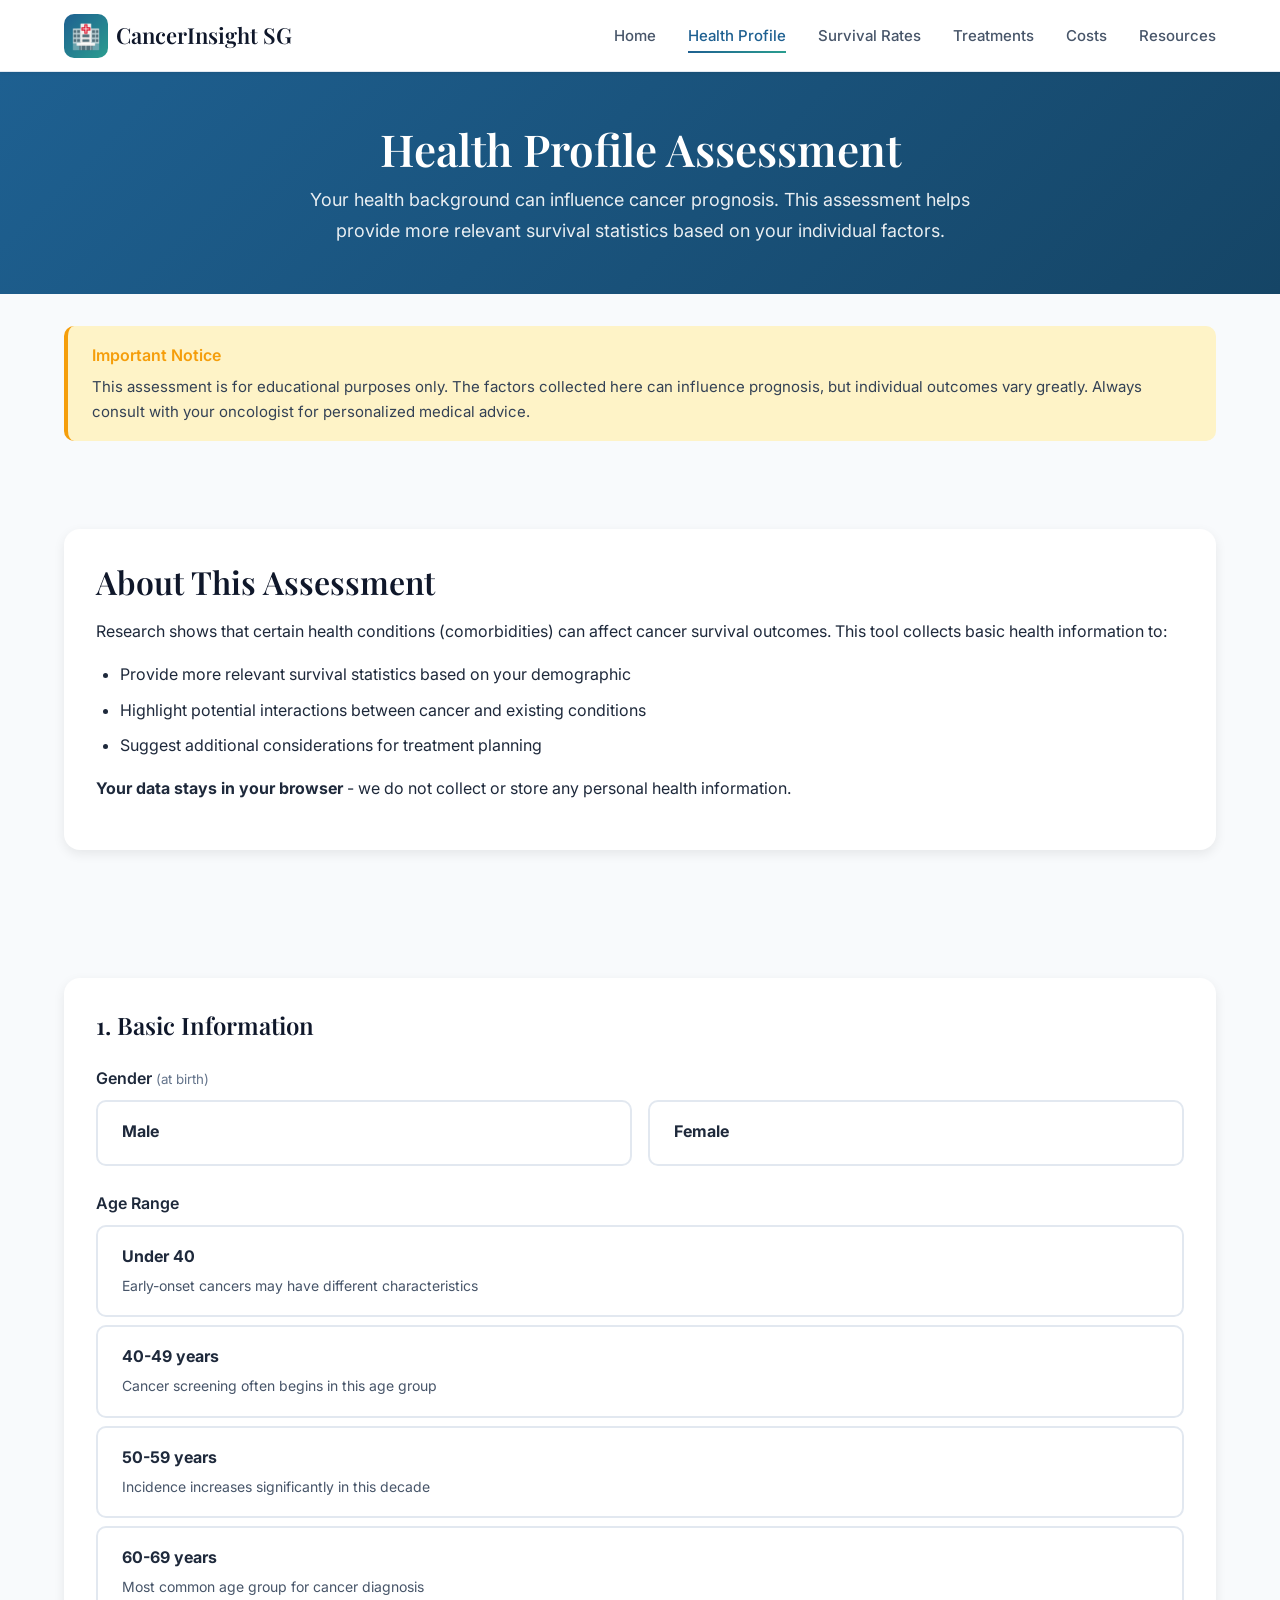
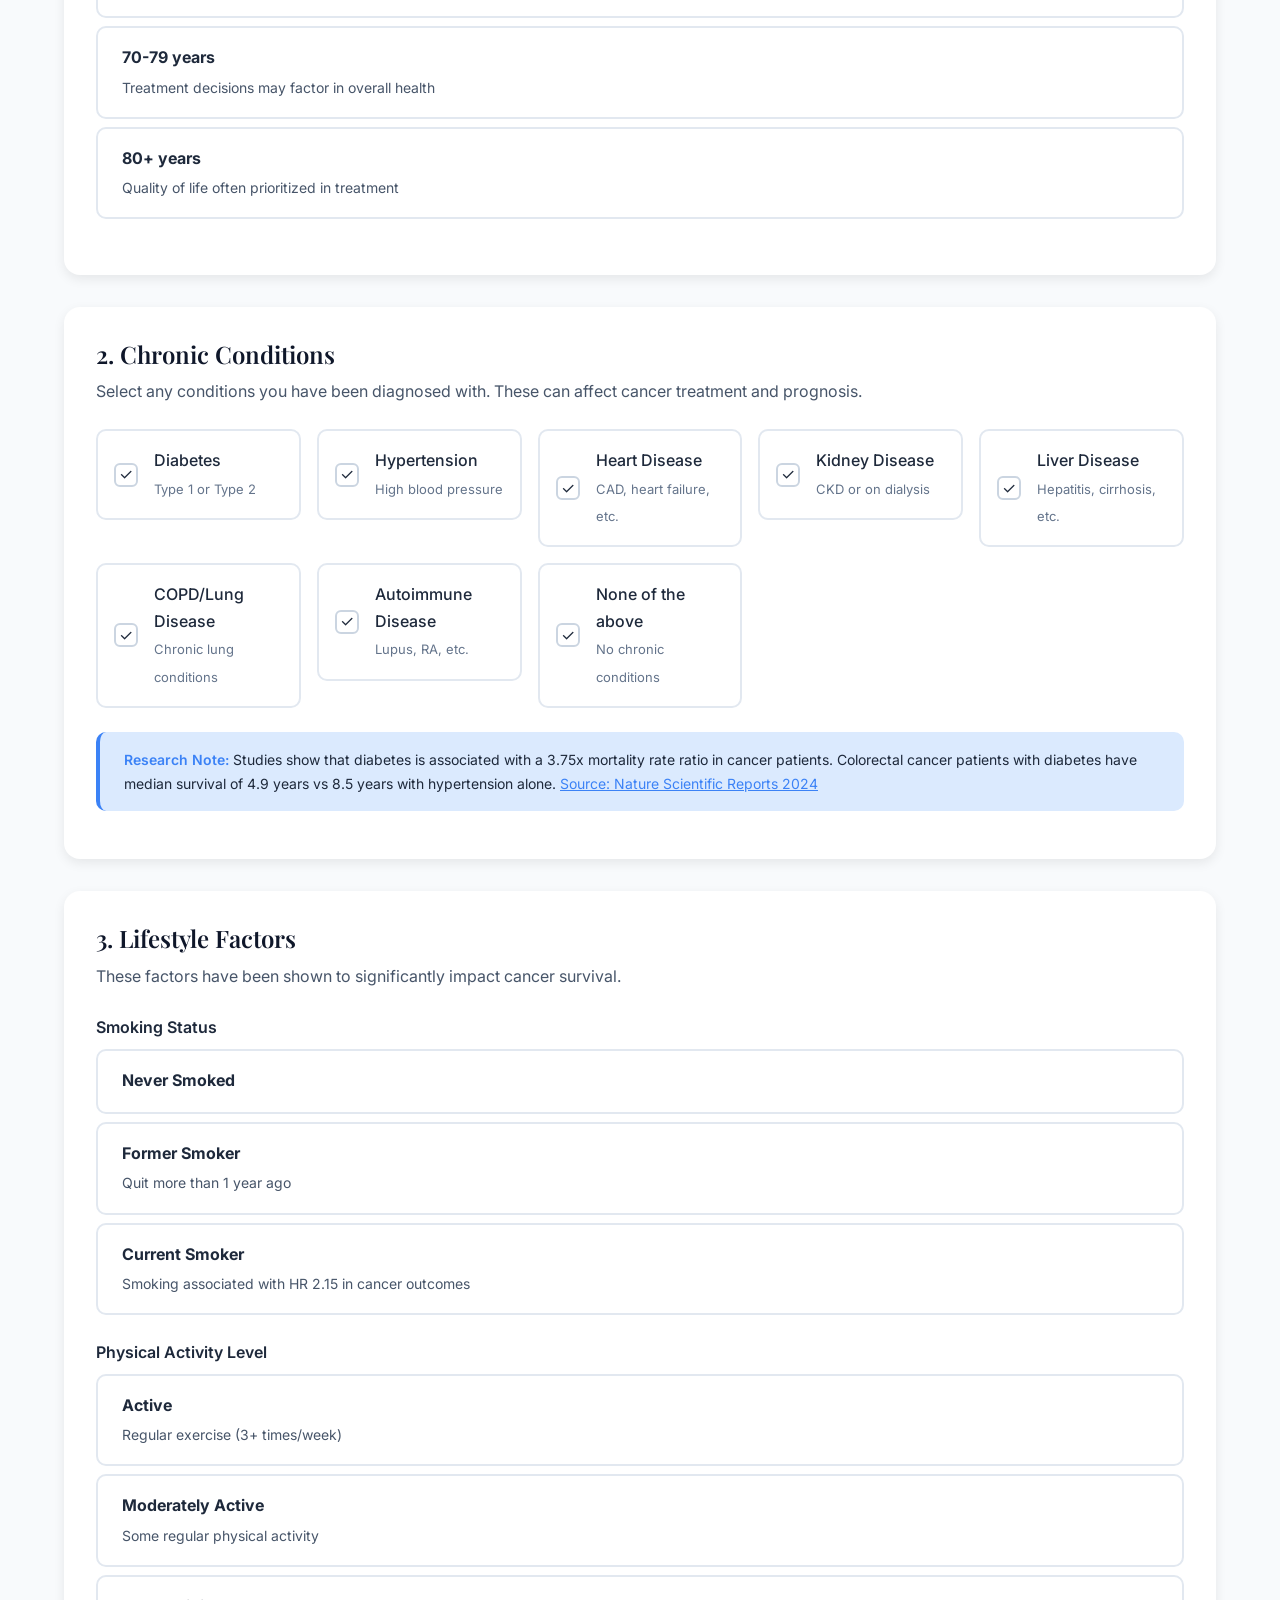
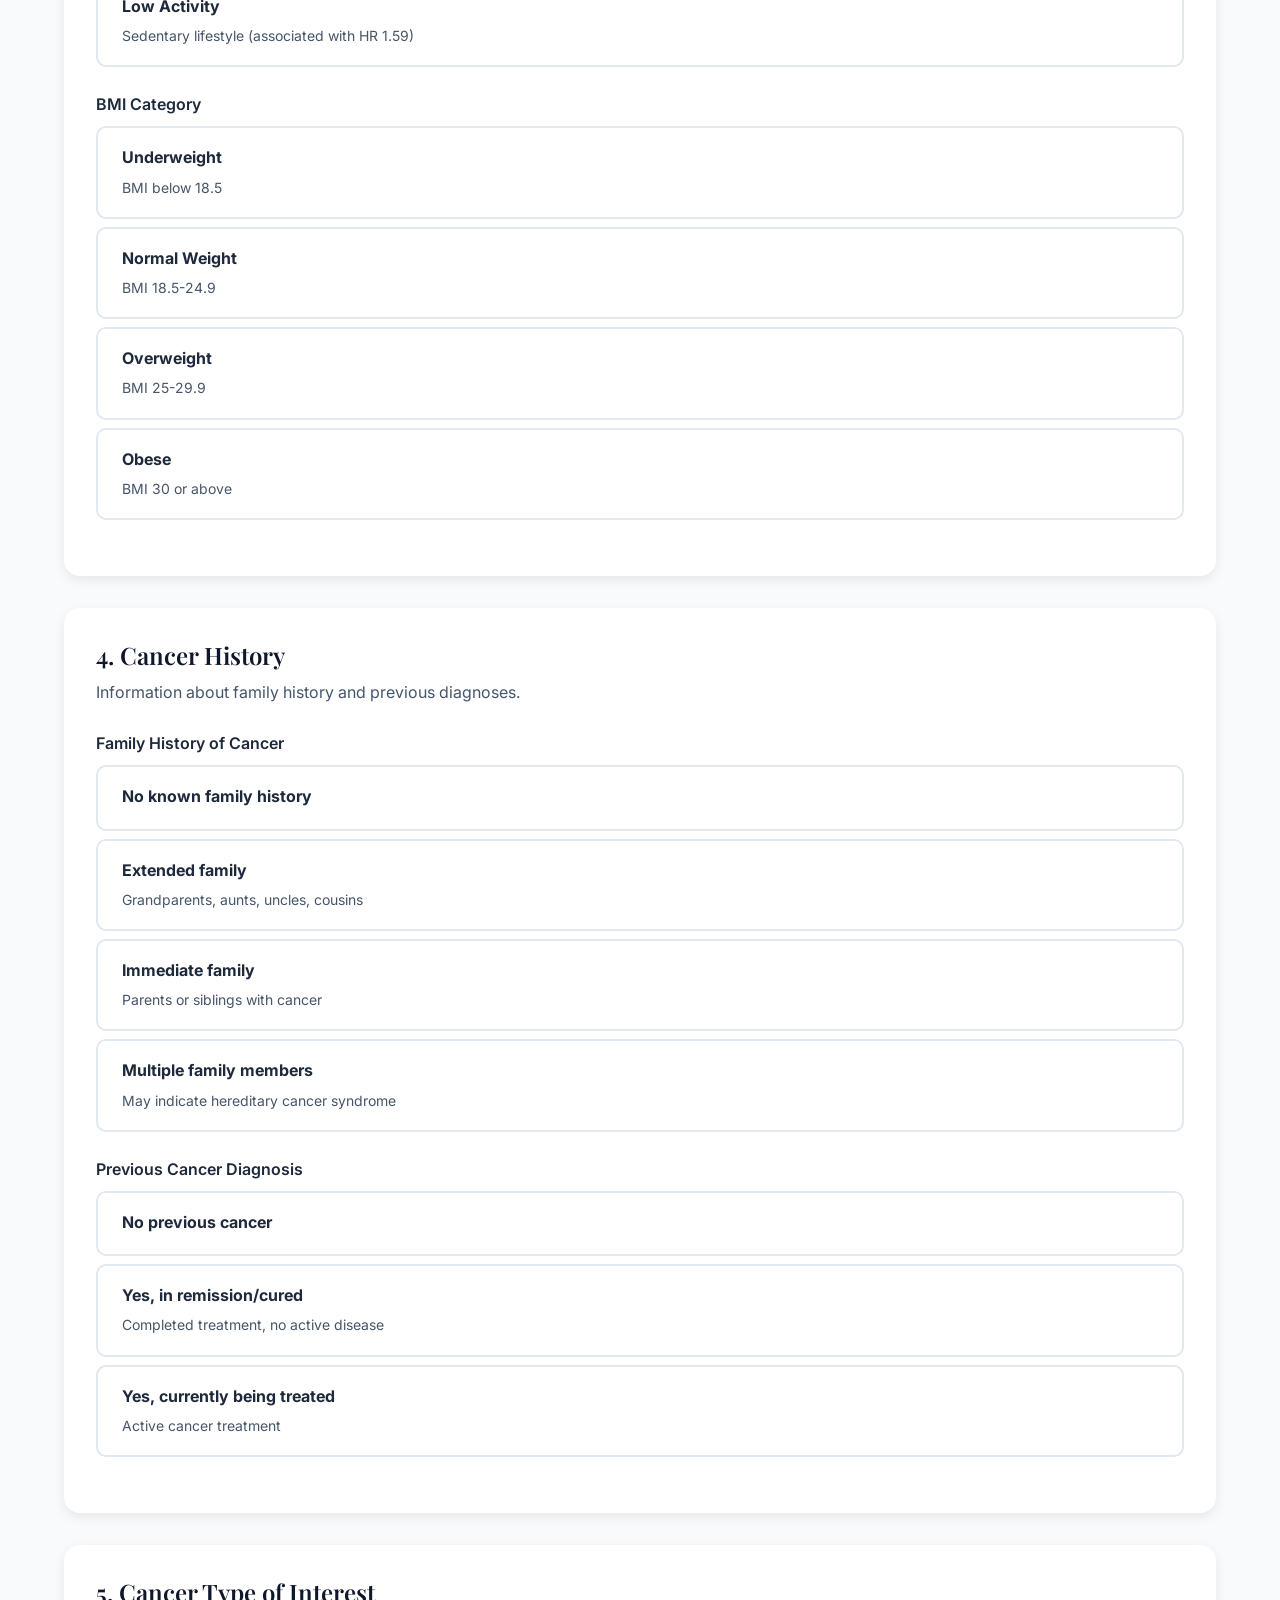
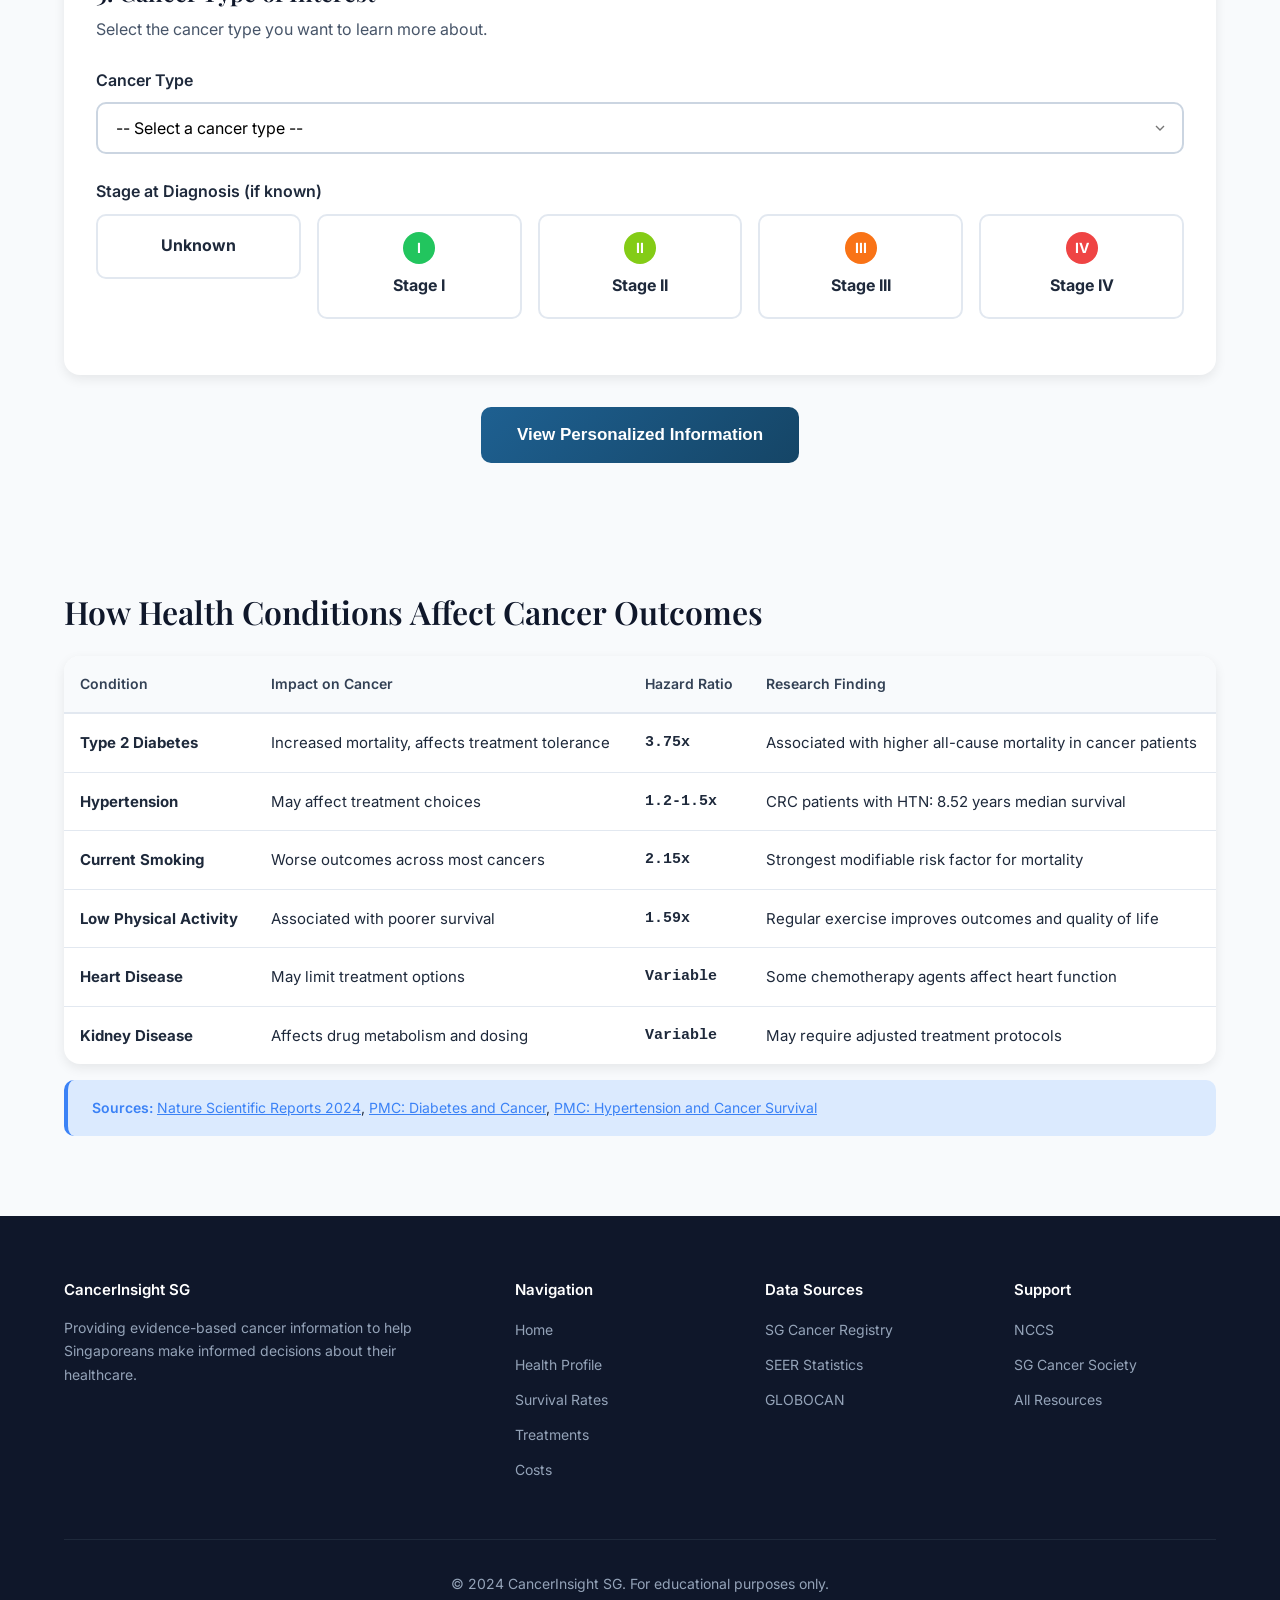
==== assessment.html @ 8e3a680f "Initial commit: Cancer information website Static site with pages for cancer assessment, treatment c" ====
<!DOCTYPE html>
<html lang="en">
<head>
    <meta charset="UTF-8">
    <meta name="viewport" content="width=device-width, initial-scale=1.0">
    <title>Health Profile | CancerInsight SG</title>
    <link rel="stylesheet" href="styles.css">
    <link href="https://fonts.googleapis.com/css2?family=Inter:wght@300;400;500;600;700&family=Playfair+Display:wght@500;600;700&display=swap" rel="stylesheet">
</head>
<body>
    <nav class="navbar">
        <div class="container">
            <a href="index.html" class="logo">
                <span class="logo-icon">&#127973;</span>
                CancerInsight SG
            </a>
            <ul class="nav-links">
                <li><a href="index.html">Home</a></li>
                <li><a href="assessment.html" class="active">Health Profile</a></li>
                <li><a href="survival.html">Survival Rates</a></li>
                <li><a href="treatment.html">Treatments</a></li>
                <li><a href="costs.html">Costs</a></li>
                <li><a href="resources.html">Resources</a></li>
            </ul>
        </div>
    </nav>

    <header class="page-header">
        <div class="container">
            <h1>Health Profile Assessment</h1>
            <p>Your health background can influence cancer prognosis. This assessment helps provide more relevant survival statistics based on your individual factors.</p>
        </div>
    </header>

    <main class="container">
        <div class="disclaimer" style="margin-top: var(--spacing-xl);">
            <div class="disclaimer__title">Important Notice</div>
            <p>This assessment is for educational purposes only. The factors collected here can influence prognosis, but individual outcomes vary greatly. Always consult with your oncologist for personalized medical advice.</p>
        </div>

        <section class="section">
            <div class="info-card">
                <h2>About This Assessment</h2>
                <p>Research shows that certain health conditions (comorbidities) can affect cancer survival outcomes. This tool collects basic health information to:</p>
                <ul>
                    <li>Provide more relevant survival statistics based on your demographic</li>
                    <li>Highlight potential interactions between cancer and existing conditions</li>
                    <li>Suggest additional considerations for treatment planning</li>
                </ul>
                <p style="margin-top: var(--spacing-md);"><strong>Your data stays in your browser</strong> - we do not collect or store any personal health information.</p>
            </div>
        </section>

        <section class="section">
            <form id="health-assessment">
                <!-- Section 1: Basic Demographics -->
                <div class="tabs-container" style="margin-bottom: var(--spacing-xl);">
                    <div style="padding: var(--spacing-xl);">
                        <h3 style="margin-bottom: var(--spacing-lg);">1. Basic Information</h3>

                        <div class="form-group">
                            <label class="form-label">Gender <small>(at birth)</small></label>
                            <div style="display: grid; grid-template-columns: repeat(2, 1fr); gap: var(--spacing-md);">
                                <label class="radio-option">
                                    <input type="radio" name="gender" value="male" required>
                                    <span class="radio-label">
                                        <strong>Male</strong>
                                    </span>
                                </label>
                                <label class="radio-option">
                                    <input type="radio" name="gender" value="female">
                                    <span class="radio-label">
                                        <strong>Female</strong>
                                    </span>
                                </label>
                            </div>
                        </div>

                        <div class="form-group">
                            <label class="form-label">Age Range</label>
                            <div class="radio-group">
                                <label class="radio-option">
                                    <input type="radio" name="age" value="under40" required>
                                    <span class="radio-label">
                                        <strong>Under 40</strong>
                                        <small>Early-onset cancers may have different characteristics</small>
                                    </span>
                                </label>
                                <label class="radio-option">
                                    <input type="radio" name="age" value="40-49">
                                    <span class="radio-label">
                                        <strong>40-49 years</strong>
                                        <small>Cancer screening often begins in this age group</small>
                                    </span>
                                </label>
                                <label class="radio-option">
                                    <input type="radio" name="age" value="50-59">
                                    <span class="radio-label">
                                        <strong>50-59 years</strong>
                                        <small>Incidence increases significantly in this decade</small>
                                    </span>
                                </label>
                                <label class="radio-option">
                                    <input type="radio" name="age" value="60-69">
                                    <span class="radio-label">
                                        <strong>60-69 years</strong>
                                        <small>Most common age group for cancer diagnosis</small>
                                    </span>
                                </label>
                                <label class="radio-option">
                                    <input type="radio" name="age" value="70-79">
                                    <span class="radio-label">
                                        <strong>70-79 years</strong>
                                        <small>Treatment decisions may factor in overall health</small>
                                    </span>
                                </label>
                                <label class="radio-option">
                                    <input type="radio" name="age" value="80plus">
                                    <span class="radio-label">
                                        <strong>80+ years</strong>
                                        <small>Quality of life often prioritized in treatment</small>
                                    </span>
                                </label>
                            </div>
                        </div>
                    </div>
                </div>

                <!-- Section 2: Chronic Conditions -->
                <div class="tabs-container" style="margin-bottom: var(--spacing-xl);">
                    <div style="padding: var(--spacing-xl);">
                        <h3 style="margin-bottom: var(--spacing-sm);">2. Chronic Conditions</h3>
                        <p style="color: var(--color-gray-600); margin-bottom: var(--spacing-lg);">Select any conditions you have been diagnosed with. These can affect cancer treatment and prognosis.</p>

                        <div class="checkbox-grid">
                            <label class="checkbox-card">
                                <input type="checkbox" name="condition" value="diabetes">
                                <div class="checkbox-card__content">
                                    <div class="checkbox-card__icon">&#10003;</div>
                                    <div class="checkbox-card__text">
                                        <span class="checkbox-card__label">Diabetes</span>
                                        <span class="checkbox-card__desc">Type 1 or Type 2</span>
                                    </div>
                                </div>
                            </label>

                            <label class="checkbox-card">
                                <input type="checkbox" name="condition" value="hypertension">
                                <div class="checkbox-card__content">
                                    <div class="checkbox-card__icon">&#10003;</div>
                                    <div class="checkbox-card__text">
                                        <span class="checkbox-card__label">Hypertension</span>
                                        <span class="checkbox-card__desc">High blood pressure</span>
                                    </div>
                                </div>
                            </label>

                            <label class="checkbox-card">
                                <input type="checkbox" name="condition" value="heart_disease">
                                <div class="checkbox-card__content">
                                    <div class="checkbox-card__icon">&#10003;</div>
                                    <div class="checkbox-card__text">
                                        <span class="checkbox-card__label">Heart Disease</span>
                                        <span class="checkbox-card__desc">CAD, heart failure, etc.</span>
                                    </div>
                                </div>
                            </label>

                            <label class="checkbox-card">
                                <input type="checkbox" name="condition" value="kidney_disease">
                                <div class="checkbox-card__content">
                                    <div class="checkbox-card__icon">&#10003;</div>
                                    <div class="checkbox-card__text">
                                        <span class="checkbox-card__label">Kidney Disease</span>
                                        <span class="checkbox-card__desc">CKD or on dialysis</span>
                                    </div>
                                </div>
                            </label>

                            <label class="checkbox-card">
                                <input type="checkbox" name="condition" value="liver_disease">
                                <div class="checkbox-card__content">
                                    <div class="checkbox-card__icon">&#10003;</div>
                                    <div class="checkbox-card__text">
                                        <span class="checkbox-card__label">Liver Disease</span>
                                        <span class="checkbox-card__desc">Hepatitis, cirrhosis, etc.</span>
                                    </div>
                                </div>
                            </label>

                            <label class="checkbox-card">
                                <input type="checkbox" name="condition" value="copd">
                                <div class="checkbox-card__content">
                                    <div class="checkbox-card__icon">&#10003;</div>
                                    <div class="checkbox-card__text">
                                        <span class="checkbox-card__label">COPD/Lung Disease</span>
                                        <span class="checkbox-card__desc">Chronic lung conditions</span>
                                    </div>
                                </div>
                            </label>

                            <label class="checkbox-card">
                                <input type="checkbox" name="condition" value="autoimmune">
                                <div class="checkbox-card__content">
                                    <div class="checkbox-card__icon">&#10003;</div>
                                    <div class="checkbox-card__text">
                                        <span class="checkbox-card__label">Autoimmune Disease</span>
                                        <span class="checkbox-card__desc">Lupus, RA, etc.</span>
                                    </div>
                                </div>
                            </label>

                            <label class="checkbox-card">
                                <input type="checkbox" name="condition" value="none">
                                <div class="checkbox-card__content">
                                    <div class="checkbox-card__icon">&#10003;</div>
                                    <div class="checkbox-card__text">
                                        <span class="checkbox-card__label">None of the above</span>
                                        <span class="checkbox-card__desc">No chronic conditions</span>
                                    </div>
                                </div>
                            </label>
                        </div>

                        <div class="citation" style="margin-top: var(--spacing-lg);">
                            <span class="citation__source">Research Note:</span> Studies show that diabetes is associated with a 3.75x mortality rate ratio in cancer patients. Colorectal cancer patients with diabetes have median survival of 4.9 years vs 8.5 years with hypertension alone.
                            <a href="https://www.nature.com/articles/s41598-024-61563-9" target="_blank">Source: Nature Scientific Reports 2024</a>
                        </div>
                    </div>
                </div>

                <!-- Section 3: Lifestyle Factors -->
                <div class="tabs-container" style="margin-bottom: var(--spacing-xl);">
                    <div style="padding: var(--spacing-xl);">
                        <h3 style="margin-bottom: var(--spacing-sm);">3. Lifestyle Factors</h3>
                        <p style="color: var(--color-gray-600); margin-bottom: var(--spacing-lg);">These factors have been shown to significantly impact cancer survival.</p>

                        <div class="form-group">
                            <label class="form-label">Smoking Status</label>
                            <div class="radio-group">
                                <label class="radio-option">
                                    <input type="radio" name="smoking" value="never" required>
                                    <span class="radio-label">
                                        <strong>Never Smoked</strong>
                                    </span>
                                </label>
                                <label class="radio-option">
                                    <input type="radio" name="smoking" value="former">
                                    <span class="radio-label">
                                        <strong>Former Smoker</strong>
                                        <small>Quit more than 1 year ago</small>
                                    </span>
                                </label>
                                <label class="radio-option">
                                    <input type="radio" name="smoking" value="current">
                                    <span class="radio-label">
                                        <strong>Current Smoker</strong>
                                        <small>Smoking associated with HR 2.15 in cancer outcomes</small>
                                    </span>
                                </label>
                            </div>
                        </div>

                        <div class="form-group">
                            <label class="form-label">Physical Activity Level</label>
                            <div class="radio-group">
                                <label class="radio-option">
                                    <input type="radio" name="activity" value="high" required>
                                    <span class="radio-label">
                                        <strong>Active</strong>
                                        <small>Regular exercise (3+ times/week)</small>
                                    </span>
                                </label>
                                <label class="radio-option">
                                    <input type="radio" name="activity" value="moderate">
                                    <span class="radio-label">
                                        <strong>Moderately Active</strong>
                                        <small>Some regular physical activity</small>
                                    </span>
                                </label>
                                <label class="radio-option">
                                    <input type="radio" name="activity" value="low">
                                    <span class="radio-label">
                                        <strong>Low Activity</strong>
                                        <small>Sedentary lifestyle (associated with HR 1.59)</small>
                                    </span>
                                </label>
                            </div>
                        </div>

                        <div class="form-group">
                            <label class="form-label">BMI Category</label>
                            <div class="radio-group">
                                <label class="radio-option">
                                    <input type="radio" name="bmi" value="underweight">
                                    <span class="radio-label">
                                        <strong>Underweight</strong>
                                        <small>BMI below 18.5</small>
                                    </span>
                                </label>
                                <label class="radio-option">
                                    <input type="radio" name="bmi" value="normal">
                                    <span class="radio-label">
                                        <strong>Normal Weight</strong>
                                        <small>BMI 18.5-24.9</small>
                                    </span>
                                </label>
                                <label class="radio-option">
                                    <input type="radio" name="bmi" value="overweight">
                                    <span class="radio-label">
                                        <strong>Overweight</strong>
                                        <small>BMI 25-29.9</small>
                                    </span>
                                </label>
                                <label class="radio-option">
                                    <input type="radio" name="bmi" value="obese">
                                    <span class="radio-label">
                                        <strong>Obese</strong>
                                        <small>BMI 30 or above</small>
                                    </span>
                                </label>
                            </div>
                        </div>
                    </div>
                </div>

                <!-- Section 4: Cancer History -->
                <div class="tabs-container" style="margin-bottom: var(--spacing-xl);">
                    <div style="padding: var(--spacing-xl);">
                        <h3 style="margin-bottom: var(--spacing-sm);">4. Cancer History</h3>
                        <p style="color: var(--color-gray-600); margin-bottom: var(--spacing-lg);">Information about family history and previous diagnoses.</p>

                        <div class="form-group">
                            <label class="form-label">Family History of Cancer</label>
                            <div class="radio-group">
                                <label class="radio-option">
                                    <input type="radio" name="family_history" value="none" required>
                                    <span class="radio-label">
                                        <strong>No known family history</strong>
                                    </span>
                                </label>
                                <label class="radio-option">
                                    <input type="radio" name="family_history" value="distant">
                                    <span class="radio-label">
                                        <strong>Extended family</strong>
                                        <small>Grandparents, aunts, uncles, cousins</small>
                                    </span>
                                </label>
                                <label class="radio-option">
                                    <input type="radio" name="family_history" value="immediate">
                                    <span class="radio-label">
                                        <strong>Immediate family</strong>
                                        <small>Parents or siblings with cancer</small>
                                    </span>
                                </label>
                                <label class="radio-option">
                                    <input type="radio" name="family_history" value="multiple">
                                    <span class="radio-label">
                                        <strong>Multiple family members</strong>
                                        <small>May indicate hereditary cancer syndrome</small>
                                    </span>
                                </label>
                            </div>
                        </div>

                        <div class="form-group">
                            <label class="form-label">Previous Cancer Diagnosis</label>
                            <div class="radio-group">
                                <label class="radio-option">
                                    <input type="radio" name="previous_cancer" value="no" required>
                                    <span class="radio-label">
                                        <strong>No previous cancer</strong>
                                    </span>
                                </label>
                                <label class="radio-option">
                                    <input type="radio" name="previous_cancer" value="yes_cured">
                                    <span class="radio-label">
                                        <strong>Yes, in remission/cured</strong>
                                        <small>Completed treatment, no active disease</small>
                                    </span>
                                </label>
                                <label class="radio-option">
                                    <input type="radio" name="previous_cancer" value="yes_active">
                                    <span class="radio-label">
                                        <strong>Yes, currently being treated</strong>
                                        <small>Active cancer treatment</small>
                                    </span>
                                </label>
                            </div>
                        </div>
                    </div>
                </div>

                <!-- Section 5: Cancer of Interest -->
                <div class="tabs-container" style="margin-bottom: var(--spacing-xl);">
                    <div style="padding: var(--spacing-xl);">
                        <h3 style="margin-bottom: var(--spacing-sm);">5. Cancer Type of Interest</h3>
                        <p style="color: var(--color-gray-600); margin-bottom: var(--spacing-lg);">Select the cancer type you want to learn more about.</p>

                        <div class="form-group">
                            <label class="form-label">Cancer Type</label>
                            <select class="form-select" name="cancer_type" id="cancer-type-select" required>
                                <option value="">-- Select a cancer type --</option>
                                <optgroup label="Common in Males">
                                    <option value="prostate">Prostate Cancer</option>
                                    <option value="kidney">Kidney Cancer</option>
                                    <option value="bladder">Bladder Cancer</option>
                                    <option value="nasopharyngeal">Nasopharyngeal Cancer</option>
                                </optgroup>
                                <optgroup label="Common in Females">
                                    <option value="breast">Breast Cancer</option>
                                    <option value="uterus">Uterine Cancer</option>
                                    <option value="ovary">Ovarian Cancer</option>
                                    <option value="cervix">Cervical Cancer</option>
                                    <option value="thyroid">Thyroid Cancer</option>
                                </optgroup>
                                <optgroup label="Both Genders">
                                    <option value="colorectal">Colorectal Cancer</option>
                                    <option value="lung">Lung Cancer</option>
                                    <option value="liver">Liver Cancer</option>
                                    <option value="stomach">Stomach Cancer</option>
                                    <option value="lymphoma">Lymphoma</option>
                                    <option value="pancreas">Pancreatic Cancer</option>
                                </optgroup>
                            </select>
                        </div>

                        <div class="form-group">
                            <label class="form-label">Stage at Diagnosis (if known)</label>
                            <div style="display: grid; grid-template-columns: repeat(5, 1fr); gap: var(--spacing-md);">
                                <label class="radio-option">
                                    <input type="radio" name="stage" value="unknown">
                                    <span class="radio-label" style="text-align: center;">
                                        <strong>Unknown</strong>
                                    </span>
                                </label>
                                <label class="radio-option">
                                    <input type="radio" name="stage" value="1">
                                    <span class="radio-label" style="text-align: center;">
                                        <span class="stage-badge stage-1">I</span>
                                        <strong style="display: block; margin-top: 8px;">Stage I</strong>
                                    </span>
                                </label>
                                <label class="radio-option">
                                    <input type="radio" name="stage" value="2">
                                    <span class="radio-label" style="text-align: center;">
                                        <span class="stage-badge stage-2">II</span>
                                        <strong style="display: block; margin-top: 8px;">Stage II</strong>
                                    </span>
                                </label>
                                <label class="radio-option">
                                    <input type="radio" name="stage" value="3">
                                    <span class="radio-label" style="text-align: center;">
                                        <span class="stage-badge stage-3">III</span>
                                        <strong style="display: block; margin-top: 8px;">Stage III</strong>
                                    </span>
                                </label>
                                <label class="radio-option">
                                    <input type="radio" name="stage" value="4">
                                    <span class="radio-label" style="text-align: center;">
                                        <span class="stage-badge stage-4">IV</span>
                                        <strong style="display: block; margin-top: 8px;">Stage IV</strong>
                                    </span>
                                </label>
                            </div>
                        </div>
                    </div>
                </div>

                <div style="text-align: center;">
                    <button type="submit" class="btn btn-primary btn-lg">View Personalized Information</button>
                </div>
            </form>
        </section>

        <!-- Impact of Comorbidities Section -->
        <section class="section">
            <h2 style="margin-bottom: var(--spacing-lg);">How Health Conditions Affect Cancer Outcomes</h2>

            <div class="data-table-container">
                <table class="data-table">
                    <thead>
                        <tr>
                            <th>Condition</th>
                            <th>Impact on Cancer</th>
                            <th>Hazard Ratio</th>
                            <th>Research Finding</th>
                        </tr>
                    </thead>
                    <tbody>
                        <tr>
                            <td><strong>Type 2 Diabetes</strong></td>
                            <td>Increased mortality, affects treatment tolerance</td>
                            <td class="number">3.75x</td>
                            <td>Associated with higher all-cause mortality in cancer patients</td>
                        </tr>
                        <tr>
                            <td><strong>Hypertension</strong></td>
                            <td>May affect treatment choices</td>
                            <td class="number">1.2-1.5x</td>
                            <td>CRC patients with HTN: 8.52 years median survival</td>
                        </tr>
                        <tr>
                            <td><strong>Current Smoking</strong></td>
                            <td>Worse outcomes across most cancers</td>
                            <td class="number">2.15x</td>
                            <td>Strongest modifiable risk factor for mortality</td>
                        </tr>
                        <tr>
                            <td><strong>Low Physical Activity</strong></td>
                            <td>Associated with poorer survival</td>
                            <td class="number">1.59x</td>
                            <td>Regular exercise improves outcomes and quality of life</td>
                        </tr>
                        <tr>
                            <td><strong>Heart Disease</strong></td>
                            <td>May limit treatment options</td>
                            <td class="number">Variable</td>
                            <td>Some chemotherapy agents affect heart function</td>
                        </tr>
                        <tr>
                            <td><strong>Kidney Disease</strong></td>
                            <td>Affects drug metabolism and dosing</td>
                            <td class="number">Variable</td>
                            <td>May require adjusted treatment protocols</td>
                        </tr>
                    </tbody>
                </table>
            </div>

            <div class="citation">
                <span class="citation__source">Sources:</span>
                <a href="https://www.nature.com/articles/s41598-024-61563-9" target="_blank">Nature Scientific Reports 2024</a>,
                <a href="https://pmc.ncbi.nlm.nih.gov/articles/PMC8616213/" target="_blank">PMC: Diabetes and Cancer</a>,
                <a href="https://pmc.ncbi.nlm.nih.gov/articles/PMC4268193/" target="_blank">PMC: Hypertension and Cancer Survival</a>
            </div>
        </section>
    </main>

    <footer class="footer">
        <div class="container">
            <div class="footer-content">
                <div>
                    <h4>CancerInsight SG</h4>
                    <p>Providing evidence-based cancer information to help Singaporeans make informed decisions about their healthcare.</p>
                </div>
                <div>
                    <h4>Navigation</h4>
                    <ul>
                        <li><a href="index.html">Home</a></li>
                        <li><a href="assessment.html">Health Profile</a></li>
                        <li><a href="survival.html">Survival Rates</a></li>
                        <li><a href="treatment.html">Treatments</a></li>
                        <li><a href="costs.html">Costs</a></li>
                    </ul>
                </div>
                <div>
                    <h4>Data Sources</h4>
                    <ul>
                        <li><a href="https://www.nrdo.gov.sg/publications/cancer" target="_blank">SG Cancer Registry</a></li>
                        <li><a href="https://seer.cancer.gov/statfacts/" target="_blank">SEER Statistics</a></li>
                        <li><a href="https://gco.iarc.who.int/" target="_blank">GLOBOCAN</a></li>
                    </ul>
                </div>
                <div>
                    <h4>Support</h4>
                    <ul>
                        <li><a href="https://www.nccs.com.sg" target="_blank">NCCS</a></li>
                        <li><a href="https://www.singaporecancersociety.org.sg" target="_blank">SG Cancer Society</a></li>
                        <li><a href="resources.html">All Resources</a></li>
                    </ul>
                </div>
            </div>
            <div class="footer-bottom">
                <p>&copy; 2024 CancerInsight SG. For educational purposes only.</p>
            </div>
        </div>
    </footer>

    <script src="script.js"></script>
</body>
</html>
---- styles.css ----
/* ===== CSS Variables ===== */
:root {
  /* Primary - Calming Medical Blue */
  --color-primary: #1E6091;
  --color-primary-dark: #154566;
  --color-primary-light: #E8F4FC;

  /* Secondary - Healing Teal */
  --color-secondary: #2A9D8F;
  --color-secondary-dark: #1E7268;
  --color-secondary-light: #E8F6F4;

  /* Accent - Warm Hope Orange */
  --color-accent: #E76F51;
  --color-accent-light: #FDF0ED;

  /* Survival Rate Colors (gradient from good to poor) */
  --color-excellent: #22C55E;
  --color-good: #84CC16;
  --color-moderate: #EAB308;
  --color-fair: #F97316;
  --color-poor: #EF4444;

  /* Stage Colors */
  --color-stage-1: #22C55E;
  --color-stage-2: #84CC16;
  --color-stage-3: #F97316;
  --color-stage-4: #EF4444;

  /* Neutrals */
  --color-bg: #F8FAFC;
  --color-white: #FFFFFF;
  --color-gray-50: #F8FAFC;
  --color-gray-100: #F1F5F9;
  --color-gray-200: #E2E8F0;
  --color-gray-300: #CBD5E1;
  --color-gray-400: #94A3B8;
  --color-gray-500: #64748B;
  --color-gray-600: #475569;
  --color-gray-700: #334155;
  --color-gray-800: #1E293B;
  --color-gray-900: #0F172A;

  /* Semantic */
  --color-success: #22C55E;
  --color-success-light: #DCFCE7;
  --color-warning: #F59E0B;
  --color-warning-light: #FEF3C7;
  --color-danger: #EF4444;
  --color-danger-light: #FEE2E2;
  --color-info: #3B82F6;
  --color-info-light: #DBEAFE;

  /* Typography */
  --font-primary: 'Inter', -apple-system, BlinkMacSystemFont, 'Segoe UI', sans-serif;
  --font-display: 'Playfair Display', Georgia, serif;

  /* Spacing */
  --spacing-xs: 4px;
  --spacing-sm: 8px;
  --spacing-md: 16px;
  --spacing-lg: 24px;
  --spacing-xl: 32px;
  --spacing-2xl: 48px;
  --spacing-3xl: 64px;

  /* Border Radius */
  --radius-sm: 6px;
  --radius-md: 10px;
  --radius-lg: 16px;
  --radius-xl: 24px;
  --radius-full: 9999px;

  /* Shadows */
  --shadow-sm: 0 1px 3px rgba(0,0,0,0.08);
  --shadow-md: 0 4px 12px rgba(0,0,0,0.08);
  --shadow-lg: 0 8px 24px rgba(0,0,0,0.1);
  --shadow-xl: 0 16px 40px rgba(0,0,0,0.12);

  /* Transitions */
  --transition-fast: 150ms ease;
  --transition-base: 250ms ease;
  --transition-slow: 400ms ease;

  /* Layout */
  --max-width: 1200px;
  --header-height: 72px;
}

/* ===== Reset & Base ===== */
*, *::before, *::after {
  box-sizing: border-box;
  margin: 0;
  padding: 0;
}

html {
  scroll-behavior: smooth;
  font-size: 16px;
}

body {
  font-family: var(--font-primary);
  font-size: 1rem;
  line-height: 1.7;
  color: var(--color-gray-800);
  background-color: var(--color-bg);
  -webkit-font-smoothing: antialiased;
}

/* ===== Typography ===== */
h1, h2, h3, h4, h5, h6 {
  font-family: var(--font-display);
  font-weight: 600;
  line-height: 1.3;
  color: var(--color-gray-900);
}

h1 { font-size: 2.75rem; }
h2 { font-size: 2rem; }
h3 { font-size: 1.5rem; }
h4 { font-size: 1.25rem; }
h5 { font-size: 1.125rem; }

p { margin-bottom: 1rem; }

a {
  color: var(--color-primary);
  text-decoration: none;
  transition: color var(--transition-fast);
}

a:hover {
  color: var(--color-primary-dark);
}

/* ===== Layout ===== */
.container {
  max-width: var(--max-width);
  margin: 0 auto;
  padding: 0 var(--spacing-lg);
}

.section {
  padding: var(--spacing-3xl) 0;
}

/* ===== Navigation ===== */
.navbar {
  background-color: var(--color-white);
  height: var(--header-height);
  position: sticky;
  top: 0;
  z-index: 1000;
  box-shadow: var(--shadow-sm);
  border-bottom: 1px solid var(--color-gray-200);
}

.navbar .container {
  height: 100%;
  display: flex;
  align-items: center;
  justify-content: space-between;
}

.logo {
  display: flex;
  align-items: center;
  gap: var(--spacing-sm);
  font-family: var(--font-display);
  font-size: 1.375rem;
  font-weight: 600;
  color: var(--color-gray-900);
}

.logo-icon {
  width: 44px;
  height: 44px;
  background: linear-gradient(135deg, var(--color-primary) 0%, var(--color-secondary) 100%);
  border-radius: var(--radius-md);
  display: flex;
  align-items: center;
  justify-content: center;
  color: white;
  font-size: 1.5rem;
}

.nav-links {
  display: flex;
  align-items: center;
  gap: var(--spacing-xl);
  list-style: none;
}

.nav-links a {
  color: var(--color-gray-600);
  font-weight: 500;
  padding: var(--spacing-sm) 0;
  position: relative;
  font-size: 0.9375rem;
}

.nav-links a::after {
  content: '';
  position: absolute;
  bottom: 0;
  left: 0;
  width: 0;
  height: 2px;
  background: linear-gradient(90deg, var(--color-primary), var(--color-secondary));
  transition: width var(--transition-base);
}

.nav-links a:hover,
.nav-links a.active {
  color: var(--color-primary);
}

.nav-links a:hover::after,
.nav-links a.active::after {
  width: 100%;
}

/* ===== Buttons ===== */
.btn {
  display: inline-flex;
  align-items: center;
  justify-content: center;
  gap: var(--spacing-sm);
  padding: 14px 28px;
  border-radius: var(--radius-md);
  font-weight: 600;
  font-size: 1rem;
  cursor: pointer;
  transition: all var(--transition-fast);
  border: none;
  text-decoration: none;
}

.btn-primary {
  background: linear-gradient(135deg, var(--color-primary) 0%, var(--color-primary-dark) 100%);
  color: white;
}

.btn-primary:hover {
  transform: translateY(-2px);
  box-shadow: var(--shadow-lg);
  color: white;
}

.btn-secondary {
  background-color: var(--color-primary-light);
  color: var(--color-primary);
}

.btn-secondary:hover {
  background-color: #D1E8F8;
}

.btn-outline {
  background-color: transparent;
  border: 2px solid var(--color-gray-300);
  color: var(--color-gray-700);
}

.btn-outline:hover {
  border-color: var(--color-primary);
  color: var(--color-primary);
}

.btn-sm {
  padding: 10px 20px;
  font-size: 0.875rem;
}

.btn-lg {
  padding: 18px 36px;
  font-size: 1.0625rem;
}

/* ===== Hero Section ===== */
.hero {
  background: linear-gradient(135deg, var(--color-primary) 0%, var(--color-primary-dark) 50%, var(--color-secondary) 100%);
  color: white;
  padding: var(--spacing-3xl) 0;
  position: relative;
  overflow: hidden;
}

.hero::before {
  content: '';
  position: absolute;
  top: 0;
  right: 0;
  width: 60%;
  height: 100%;
  background: url("data:image/svg+xml,%3Csvg xmlns='http://www.w3.org/2000/svg' viewBox='0 0 100 100'%3E%3Ccircle cx='50' cy='50' r='40' fill='rgba(255,255,255,0.03)'/%3E%3C/svg%3E") repeat;
}

.hero .container {
  position: relative;
  z-index: 1;
}

.hero h1 {
  color: white;
  font-size: 3rem;
  margin-bottom: var(--spacing-md);
}

.hero p {
  font-size: 1.25rem;
  opacity: 0.9;
  max-width: 600px;
}

/* ===== Page Header ===== */
.page-header {
  background: linear-gradient(135deg, var(--color-primary) 0%, var(--color-primary-dark) 100%);
  color: white;
  padding: var(--spacing-2xl) 0;
  text-align: center;
}

.page-header h1 {
  color: white;
  margin-bottom: var(--spacing-sm);
}

.page-header p {
  opacity: 0.9;
  font-size: 1.125rem;
  max-width: 700px;
  margin: 0 auto;
}

/* ===== Cards ===== */
.card {
  background-color: var(--color-white);
  border-radius: var(--radius-lg);
  box-shadow: var(--shadow-md);
  overflow: hidden;
  transition: all var(--transition-base);
}

.card:hover {
  box-shadow: var(--shadow-lg);
  transform: translateY(-4px);
}

.card-body {
  padding: var(--spacing-lg);
}

/* ===== Cancer Type Cards ===== */
.cancer-grid {
  display: grid;
  grid-template-columns: repeat(auto-fill, minmax(280px, 1fr));
  gap: var(--spacing-lg);
}

.cancer-card {
  background: var(--color-white);
  border-radius: var(--radius-lg);
  padding: var(--spacing-lg);
  border-left: 4px solid var(--color-primary);
  box-shadow: var(--shadow-sm);
  transition: all var(--transition-base);
  cursor: pointer;
}

.cancer-card:hover {
  box-shadow: var(--shadow-md);
  transform: translateX(4px);
}

.cancer-card.selected {
  border-left-color: var(--color-secondary);
  background: var(--color-secondary-light);
}

.cancer-card__header {
  display: flex;
  align-items: center;
  justify-content: space-between;
  margin-bottom: var(--spacing-sm);
}

.cancer-card__name {
  font-size: 1.125rem;
  font-weight: 600;
  margin: 0;
}

.cancer-card__gender {
  font-size: 0.75rem;
  padding: 4px 10px;
  border-radius: var(--radius-full);
  background: var(--color-gray-100);
  color: var(--color-gray-600);
}

.cancer-card__stats {
  display: flex;
  gap: var(--spacing-lg);
  margin-top: var(--spacing-md);
}

.cancer-card__stat {
  text-align: center;
}

.cancer-card__stat-value {
  font-size: 1.25rem;
  font-weight: 700;
  color: var(--color-primary);
}

.cancer-card__stat-label {
  font-size: 0.75rem;
  color: var(--color-gray-500);
}

/* ===== Survival Rate Display ===== */
.survival-badge {
  display: inline-flex;
  align-items: center;
  gap: var(--spacing-xs);
  padding: var(--spacing-xs) var(--spacing-md);
  border-radius: var(--radius-full);
  font-weight: 600;
  font-size: 0.875rem;
}

.survival-badge.excellent {
  background: var(--color-success-light);
  color: var(--color-success);
}

.survival-badge.good {
  background: #ECFCCB;
  color: #65A30D;
}

.survival-badge.moderate {
  background: var(--color-warning-light);
  color: var(--color-warning);
}

.survival-badge.fair {
  background: #FFEDD5;
  color: #EA580C;
}

.survival-badge.poor {
  background: var(--color-danger-light);
  color: var(--color-danger);
}

/* ===== Stage Badges ===== */
.stage-badge {
  display: inline-flex;
  align-items: center;
  justify-content: center;
  width: 32px;
  height: 32px;
  border-radius: 50%;
  font-weight: 700;
  font-size: 0.875rem;
  color: white;
}

.stage-badge.stage-1 { background: var(--color-stage-1); }
.stage-badge.stage-2 { background: var(--color-stage-2); }
.stage-badge.stage-3 { background: var(--color-stage-3); }
.stage-badge.stage-4 { background: var(--color-stage-4); }

/* ===== Data Tables ===== */
.data-table-container {
  background: var(--color-white);
  border-radius: var(--radius-lg);
  box-shadow: var(--shadow-md);
  overflow: hidden;
}

.data-table {
  width: 100%;
  border-collapse: collapse;
}

.data-table th {
  background: var(--color-gray-50);
  padding: var(--spacing-md);
  text-align: left;
  font-weight: 600;
  font-size: 0.875rem;
  color: var(--color-gray-700);
  border-bottom: 2px solid var(--color-gray-200);
}

.data-table td {
  padding: var(--spacing-md);
  border-bottom: 1px solid var(--color-gray-200);
  font-size: 0.9375rem;
}

.data-table tr:last-child td {
  border-bottom: none;
}

.data-table tr:hover {
  background: var(--color-gray-50);
}

.data-table .number {
  font-weight: 600;
  font-family: 'SF Mono', 'Monaco', monospace;
}

.data-table .highlight {
  background: var(--color-primary-light);
}

/* ===== Survival Charts ===== */
.chart-container {
  background: var(--color-white);
  border-radius: var(--radius-lg);
  padding: var(--spacing-xl);
  box-shadow: var(--shadow-md);
}

.chart-header {
  display: flex;
  justify-content: space-between;
  align-items: center;
  margin-bottom: var(--spacing-lg);
}

.chart-title {
  font-size: 1.25rem;
  font-weight: 600;
}

.chart-legend {
  display: flex;
  gap: var(--spacing-lg);
}

.legend-item {
  display: flex;
  align-items: center;
  gap: var(--spacing-xs);
  font-size: 0.875rem;
  color: var(--color-gray-600);
}

.legend-color {
  width: 12px;
  height: 12px;
  border-radius: 2px;
}

/* ===== Form Elements ===== */
.form-group {
  margin-bottom: var(--spacing-lg);
}

.form-label {
  display: block;
  font-weight: 600;
  margin-bottom: var(--spacing-sm);
  color: var(--color-gray-800);
}

.form-label small {
  font-weight: 400;
  color: var(--color-gray-500);
}

.form-input,
.form-select {
  width: 100%;
  padding: 14px 18px;
  border: 2px solid var(--color-gray-300);
  border-radius: var(--radius-md);
  font-size: 1rem;
  font-family: inherit;
  transition: all var(--transition-fast);
  background-color: var(--color-white);
}

.form-input:focus,
.form-select:focus {
  outline: none;
  border-color: var(--color-primary);
  box-shadow: 0 0 0 4px var(--color-primary-light);
}

.form-select {
  cursor: pointer;
  appearance: none;
  background-image: url("data:image/svg+xml,%3Csvg xmlns='http://www.w3.org/2000/svg' width='16' height='16' viewBox='0 0 24 24' fill='none' stroke='%23757575' stroke-width='2'%3E%3Cpath d='M6 9l6 6 6-6'/%3E%3C/svg%3E");
  background-repeat: no-repeat;
  background-position: right 14px center;
  padding-right: 44px;
}

/* ===== Checkbox & Radio Cards ===== */
.checkbox-grid {
  display: grid;
  grid-template-columns: repeat(auto-fill, minmax(200px, 1fr));
  gap: var(--spacing-md);
}

.checkbox-card {
  position: relative;
  cursor: pointer;
}

.checkbox-card input {
  position: absolute;
  opacity: 0;
}

.checkbox-card__content {
  display: flex;
  align-items: center;
  gap: var(--spacing-md);
  padding: var(--spacing-md);
  border: 2px solid var(--color-gray-200);
  border-radius: var(--radius-md);
  transition: all var(--transition-fast);
}

.checkbox-card:hover .checkbox-card__content {
  border-color: var(--color-primary);
}

.checkbox-card input:checked + .checkbox-card__content {
  border-color: var(--color-primary);
  background: var(--color-primary-light);
}

.checkbox-card__icon {
  width: 24px;
  height: 24px;
  border: 2px solid var(--color-gray-300);
  border-radius: var(--radius-sm);
  display: flex;
  align-items: center;
  justify-content: center;
  transition: all var(--transition-fast);
}

.checkbox-card input:checked + .checkbox-card__content .checkbox-card__icon {
  background: var(--color-primary);
  border-color: var(--color-primary);
  color: white;
}

.checkbox-card__text {
  flex: 1;
}

.checkbox-card__label {
  font-weight: 500;
  display: block;
}

.checkbox-card__desc {
  font-size: 0.8125rem;
  color: var(--color-gray-500);
}

/* ===== Radio Options ===== */
.radio-group {
  display: flex;
  flex-direction: column;
  gap: var(--spacing-sm);
}

.radio-option {
  display: block;
  cursor: pointer;
}

.radio-option input {
  position: absolute;
  opacity: 0;
}

.radio-label {
  display: block;
  padding: var(--spacing-md) var(--spacing-lg);
  border: 2px solid var(--color-gray-200);
  border-radius: var(--radius-md);
  transition: all var(--transition-fast);
}

.radio-option:hover .radio-label {
  border-color: var(--color-primary);
  background-color: var(--color-primary-light);
}

.radio-option input:checked + .radio-label {
  border-color: var(--color-primary);
  background-color: var(--color-primary-light);
}

.radio-label strong {
  display: block;
  margin-bottom: 2px;
}

.radio-label small {
  color: var(--color-gray-600);
  font-size: 0.875rem;
}

/* ===== Cost Tables ===== */
.cost-table {
  width: 100%;
  border-collapse: collapse;
  margin-bottom: var(--spacing-lg);
}

.cost-table th {
  background: var(--color-primary);
  color: white;
  padding: var(--spacing-md);
  text-align: left;
  font-weight: 600;
}

.cost-table td {
  padding: var(--spacing-md);
  border-bottom: 1px solid var(--color-gray-200);
}

.cost-table tr:nth-child(even) {
  background: var(--color-gray-50);
}

.cost-table .cost-value {
  font-weight: 600;
  color: var(--color-primary);
  font-family: 'SF Mono', 'Monaco', monospace;
}

.cost-table .cost-range {
  color: var(--color-gray-600);
  font-size: 0.875rem;
}

/* ===== Treatment Cards ===== */
.treatment-card {
  background: var(--color-white);
  border-radius: var(--radius-lg);
  padding: var(--spacing-xl);
  margin-bottom: var(--spacing-lg);
  box-shadow: var(--shadow-sm);
  border-left: 4px solid var(--color-secondary);
}

.treatment-card__header {
  display: flex;
  justify-content: space-between;
  align-items: flex-start;
  margin-bottom: var(--spacing-md);
}

.treatment-card__title {
  font-size: 1.25rem;
  margin-bottom: var(--spacing-xs);
}

.treatment-card__type {
  font-size: 0.75rem;
  padding: 4px 12px;
  border-radius: var(--radius-full);
  background: var(--color-secondary-light);
  color: var(--color-secondary-dark);
  font-weight: 600;
}

.treatment-card__line {
  font-size: 0.75rem;
  padding: 4px 12px;
  border-radius: var(--radius-full);
  background: var(--color-info-light);
  color: var(--color-info);
  font-weight: 600;
}

.treatment-card ul {
  margin: var(--spacing-md) 0;
  padding-left: var(--spacing-lg);
}

.treatment-card li {
  margin-bottom: var(--spacing-xs);
}

/* ===== Disclaimer Box ===== */
.disclaimer {
  background: var(--color-warning-light);
  border-left: 4px solid var(--color-warning);
  padding: var(--spacing-md) var(--spacing-lg);
  border-radius: var(--radius-md);
  margin: var(--spacing-lg) 0;
}

.disclaimer__title {
  font-weight: 600;
  color: var(--color-warning);
  margin-bottom: var(--spacing-xs);
}

.disclaimer p {
  margin: 0;
  font-size: 0.9375rem;
  color: var(--color-gray-700);
}

/* ===== Citation Box ===== */
.citation {
  background: var(--color-info-light);
  border-left: 4px solid var(--color-info);
  padding: var(--spacing-md) var(--spacing-lg);
  border-radius: var(--radius-md);
  margin: var(--spacing-md) 0;
  font-size: 0.875rem;
}

.citation__source {
  font-weight: 600;
  color: var(--color-info);
}

.citation a {
  color: var(--color-info);
  text-decoration: underline;
}

/* ===== Info Cards ===== */
.info-card {
  background: var(--color-white);
  border-radius: var(--radius-lg);
  padding: var(--spacing-xl);
  box-shadow: var(--shadow-md);
}

.info-card h2 {
  margin-bottom: var(--spacing-md);
}

.info-card ul {
  padding-left: var(--spacing-lg);
  margin: var(--spacing-md) 0;
}

.info-card li {
  margin-bottom: var(--spacing-sm);
}

/* ===== Tabs ===== */
.tabs-container {
  background: var(--color-white);
  border-radius: var(--radius-lg);
  box-shadow: var(--shadow-md);
  overflow: hidden;
}

.tab-navigation {
  display: flex;
  border-bottom: 2px solid var(--color-gray-200);
  overflow-x: auto;
}

.tab-btn {
  padding: var(--spacing-md) var(--spacing-xl);
  font-weight: 600;
  color: var(--color-gray-600);
  background: none;
  border: none;
  cursor: pointer;
  position: relative;
  white-space: nowrap;
  transition: color var(--transition-fast);
}

.tab-btn:hover {
  color: var(--color-primary);
  background: var(--color-gray-50);
}

.tab-btn.active {
  color: var(--color-primary);
}

.tab-btn.active::after {
  content: '';
  position: absolute;
  bottom: -2px;
  left: 0;
  right: 0;
  height: 2px;
  background: var(--color-primary);
}

.tab-content {
  display: none;
  padding: var(--spacing-xl);
}

.tab-content.active {
  display: block;
}

/* ===== Accordion ===== */
.accordion {
  border: 1px solid var(--color-gray-200);
  border-radius: var(--radius-lg);
  overflow: hidden;
  background: var(--color-white);
}

.accordion-item {
  border-bottom: 1px solid var(--color-gray-200);
}

.accordion-item:last-child {
  border-bottom: none;
}

.accordion-header {
  width: 100%;
  padding: var(--spacing-lg);
  display: flex;
  align-items: center;
  justify-content: space-between;
  background: none;
  border: none;
  cursor: pointer;
  font-size: 1rem;
  font-weight: 600;
  text-align: left;
  color: var(--color-gray-800);
  transition: background-color var(--transition-fast);
}

.accordion-header:hover {
  background-color: var(--color-gray-50);
}

.accordion-header::after {
  content: '+';
  font-size: 1.5rem;
  color: var(--color-gray-500);
  transition: transform var(--transition-base);
}

.accordion-item.active .accordion-header::after {
  content: '-';
}

.accordion-content {
  max-height: 0;
  overflow: hidden;
  transition: max-height var(--transition-base);
  padding: 0 var(--spacing-lg);
}

.accordion-item.active .accordion-content {
  padding-bottom: var(--spacing-lg);
}

/* ===== Financing Scheme Cards ===== */
.scheme-card {
  background: var(--color-white);
  border-radius: var(--radius-lg);
  padding: var(--spacing-xl);
  box-shadow: var(--shadow-md);
  border: 2px solid transparent;
  transition: all var(--transition-base);
}

.scheme-card:hover {
  border-color: var(--color-primary);
}

.scheme-card__icon {
  width: 56px;
  height: 56px;
  background: linear-gradient(135deg, var(--color-primary-light) 0%, #D1E8F8 100%);
  border-radius: var(--radius-lg);
  display: flex;
  align-items: center;
  justify-content: center;
  font-size: 1.75rem;
  margin-bottom: var(--spacing-md);
}

.scheme-card__title {
  font-size: 1.25rem;
  margin-bottom: var(--spacing-sm);
}

.scheme-card__coverage {
  background: var(--color-success-light);
  color: var(--color-success);
  padding: var(--spacing-sm) var(--spacing-md);
  border-radius: var(--radius-md);
  font-weight: 600;
  display: inline-block;
  margin: var(--spacing-md) 0;
}

/* ===== Survival Meter ===== */
.survival-meter {
  background: var(--color-gray-100);
  border-radius: var(--radius-full);
  height: 12px;
  overflow: hidden;
  margin: var(--spacing-sm) 0;
}

.survival-meter__fill {
  height: 100%;
  border-radius: var(--radius-full);
  transition: width var(--transition-slow);
}

.survival-meter__fill.excellent { background: var(--color-excellent); }
.survival-meter__fill.good { background: var(--color-good); }
.survival-meter__fill.moderate { background: var(--color-moderate); }
.survival-meter__fill.fair { background: var(--color-fair); }
.survival-meter__fill.poor { background: var(--color-poor); }

/* ===== Footer ===== */
.footer {
  background-color: var(--color-gray-900);
  color: var(--color-gray-400);
  padding: var(--spacing-3xl) 0 var(--spacing-xl);
}

.footer-content {
  display: grid;
  grid-template-columns: 2fr 1fr 1fr 1fr;
  gap: var(--spacing-2xl);
}

.footer h4 {
  color: white;
  font-family: var(--font-primary);
  font-size: 0.9375rem;
  font-weight: 600;
  margin-bottom: var(--spacing-md);
}

.footer p {
  font-size: 0.875rem;
  line-height: 1.7;
}

.footer ul {
  list-style: none;
}

.footer ul li {
  margin-bottom: var(--spacing-sm);
}

.footer ul a {
  color: var(--color-gray-400);
  font-size: 0.875rem;
  transition: color var(--transition-fast);
}

.footer ul a:hover {
  color: white;
}

.footer-bottom {
  margin-top: var(--spacing-2xl);
  padding-top: var(--spacing-xl);
  border-top: 1px solid var(--color-gray-800);
  text-align: center;
  font-size: 0.875rem;
}

/* ===== Filters ===== */
.filters {
  display: flex;
  gap: var(--spacing-md);
  flex-wrap: wrap;
  margin-bottom: var(--spacing-xl);
}

.filter-group {
  flex: 1;
  min-width: 200px;
}

.filter-group label {
  display: block;
  font-size: 0.875rem;
  font-weight: 600;
  margin-bottom: var(--spacing-xs);
  color: var(--color-gray-600);
}

.filter-select {
  width: 100%;
  padding: var(--spacing-sm) var(--spacing-md);
  border: 1px solid var(--color-gray-300);
  border-radius: var(--radius-md);
  background: var(--color-white);
  font-size: 0.9375rem;
}

/* ===== Stats Grid ===== */
.stats-grid {
  display: grid;
  grid-template-columns: repeat(4, 1fr);
  gap: var(--spacing-lg);
}

.stat-card {
  background: var(--color-white);
  border-radius: var(--radius-lg);
  padding: var(--spacing-xl);
  text-align: center;
  box-shadow: var(--shadow-sm);
}

.stat-card__value {
  font-size: 2.5rem;
  font-weight: 700;
  color: var(--color-primary);
  margin-bottom: var(--spacing-xs);
}

.stat-card__label {
  font-size: 0.9375rem;
  color: var(--color-gray-600);
}

/* ===== Resource Cards ===== */
.resource-card {
  background: var(--color-white);
  border-radius: var(--radius-lg);
  padding: var(--spacing-xl);
  box-shadow: var(--shadow-md);
  display: flex;
  gap: var(--spacing-lg);
  align-items: flex-start;
}

.resource-card__icon {
  width: 48px;
  height: 48px;
  background: var(--color-primary-light);
  border-radius: var(--radius-md);
  display: flex;
  align-items: center;
  justify-content: center;
  font-size: 1.5rem;
  flex-shrink: 0;
}

.resource-card__content h3 {
  font-size: 1.125rem;
  margin-bottom: var(--spacing-xs);
}

.resource-card__content p {
  color: var(--color-gray-600);
  margin-bottom: var(--spacing-sm);
}

/* ===== Responsive ===== */
@media (max-width: 1024px) {
  .stats-grid {
    grid-template-columns: repeat(2, 1fr);
  }

  .footer-content {
    grid-template-columns: repeat(2, 1fr);
  }
}

@media (max-width: 768px) {
  h1 { font-size: 2rem; }
  h2 { font-size: 1.75rem; }

  .hero h1 { font-size: 2.25rem; }

  .nav-links {
    display: none;
  }

  .cancer-grid {
    grid-template-columns: 1fr;
  }

  .stats-grid {
    grid-template-columns: 1fr;
  }

  .footer-content {
    grid-template-columns: 1fr;
  }

  .filters {
    flex-direction: column;
  }

  .data-table {
    font-size: 0.875rem;
  }

  .data-table th,
  .data-table td {
    padding: var(--spacing-sm);
  }
}

@media (max-width: 480px) {
  .container {
    padding: 0 var(--spacing-md);
  }

  .section {
    padding: var(--spacing-2xl) 0;
  }

  .btn {
    width: 100%;
  }

  .checkbox-grid {
    grid-template-columns: 1fr;
  }
}

/* ===== Print Styles ===== */
@media print {
  .navbar,
  .footer,
  .btn,
  .filters {
    display: none;
  }

  .card,
  .data-table-container {
    box-shadow: none;
    border: 1px solid #ddd;
  }

  body {
    background: white;
  }
}
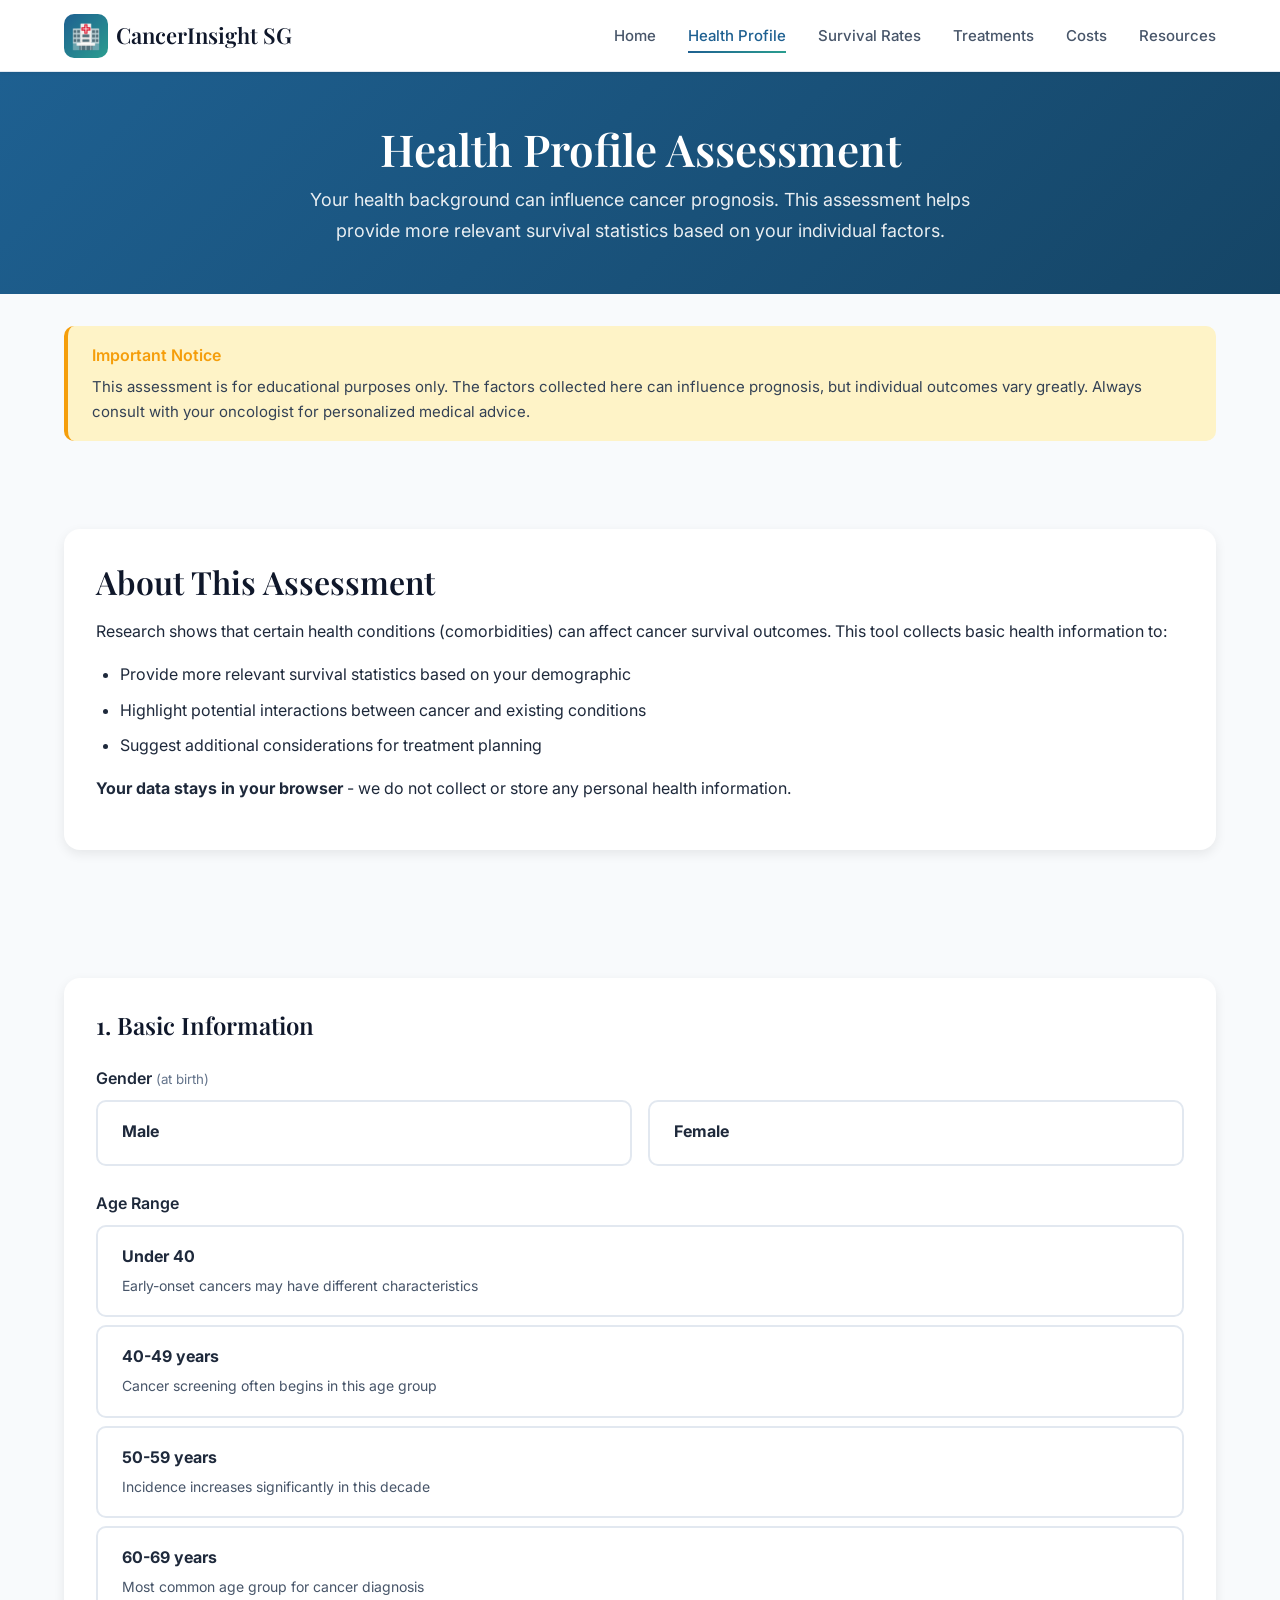
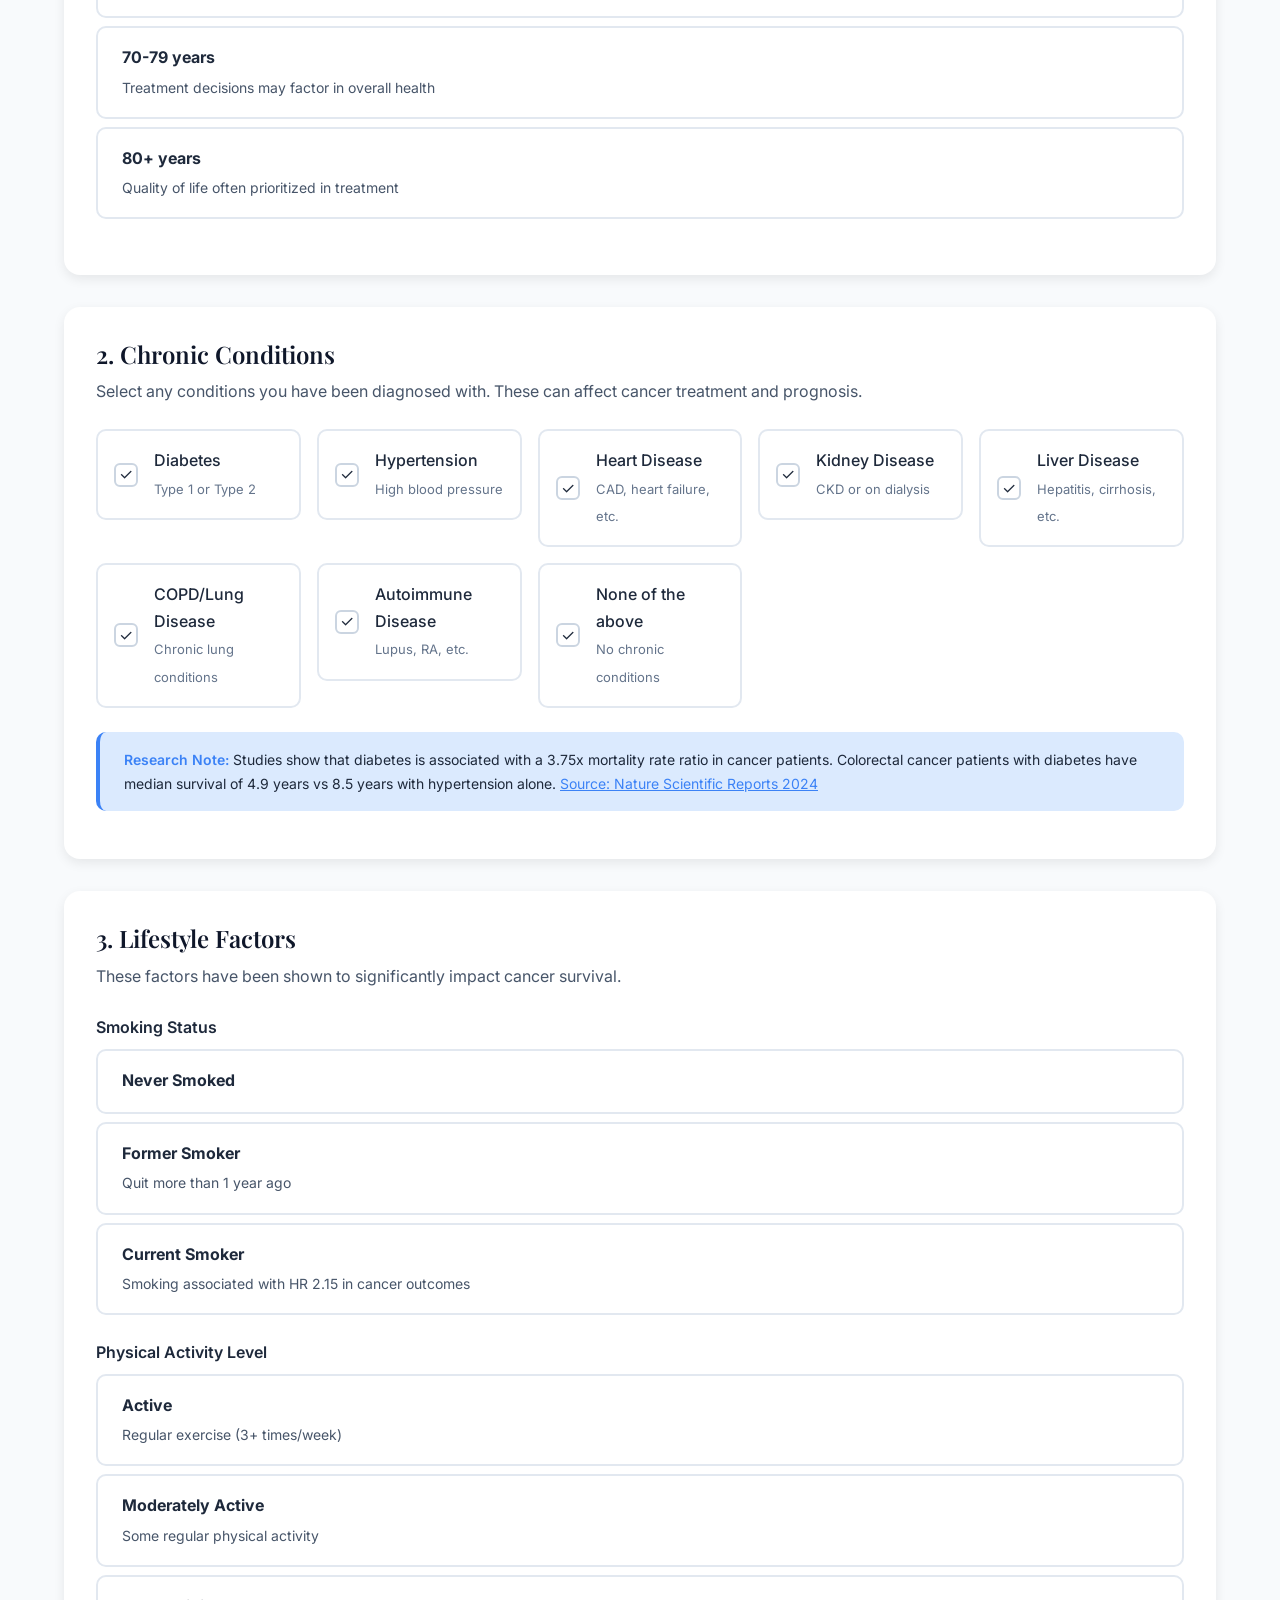
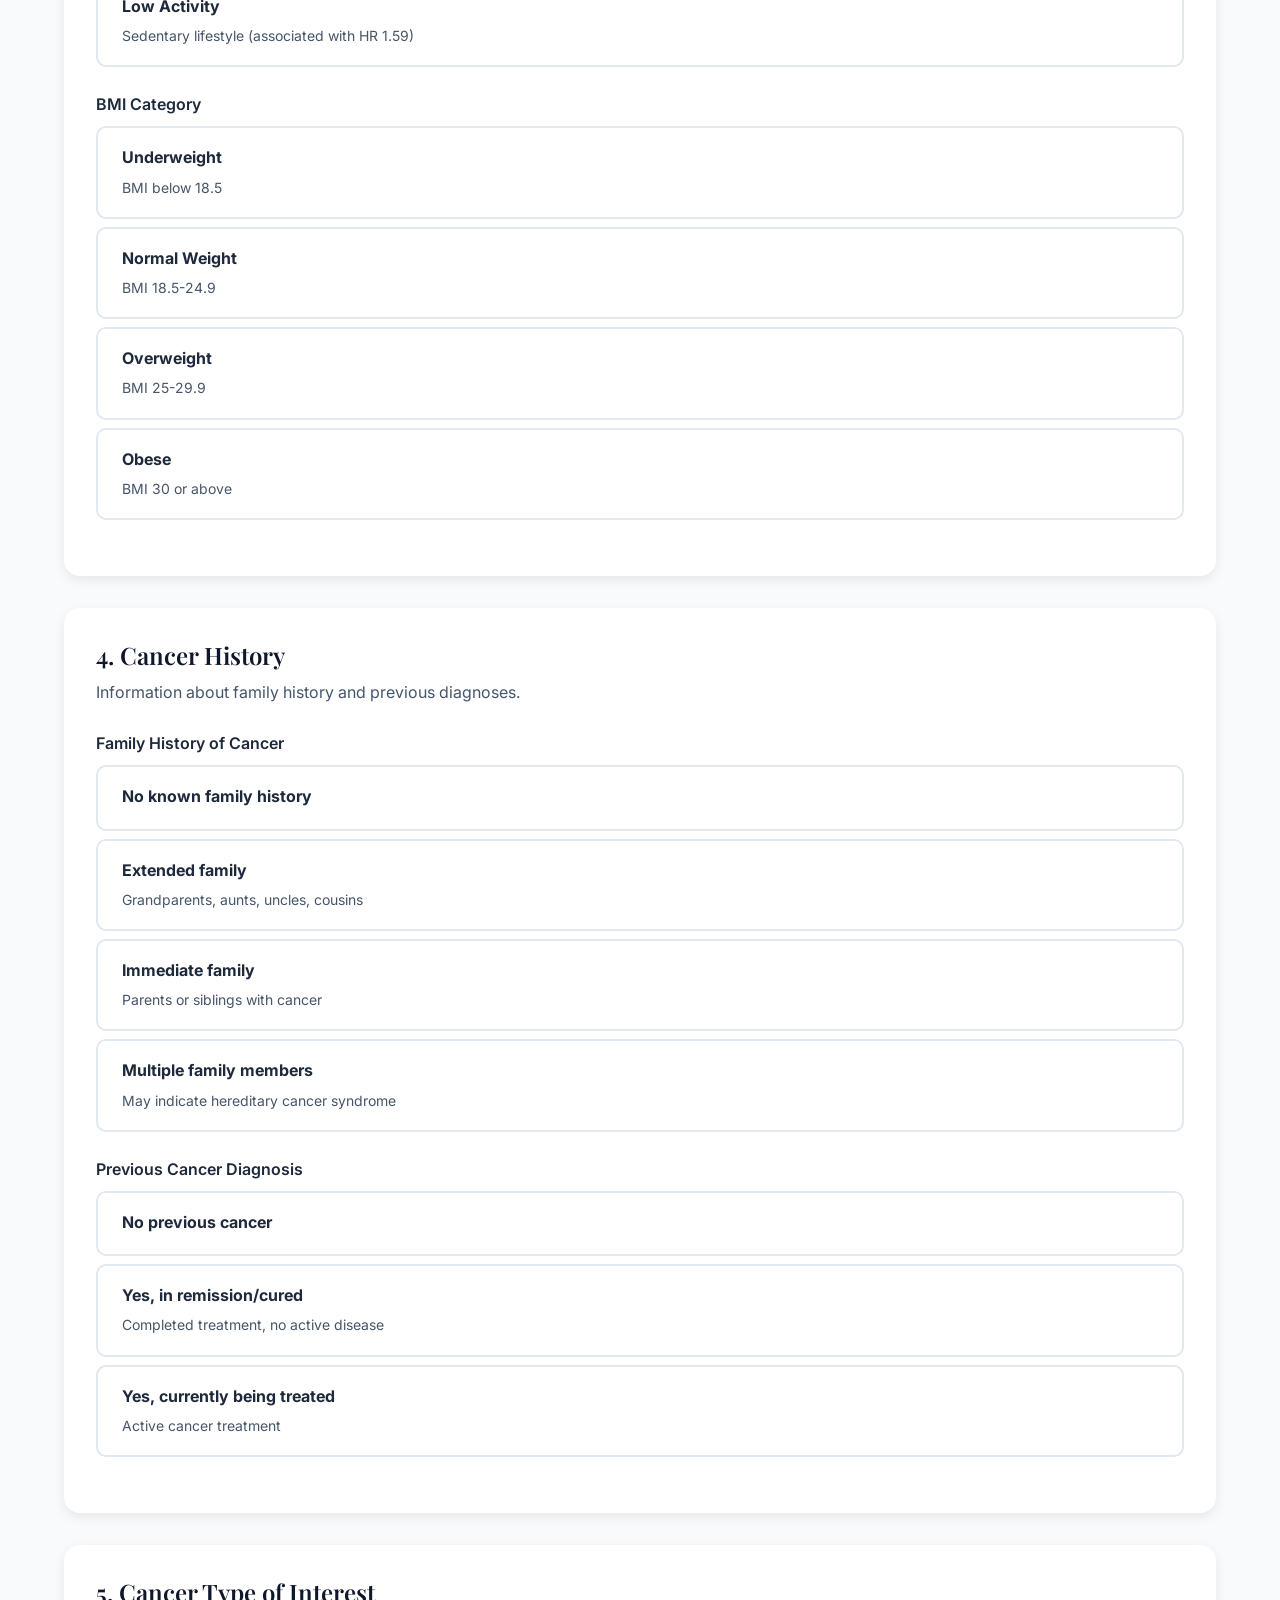
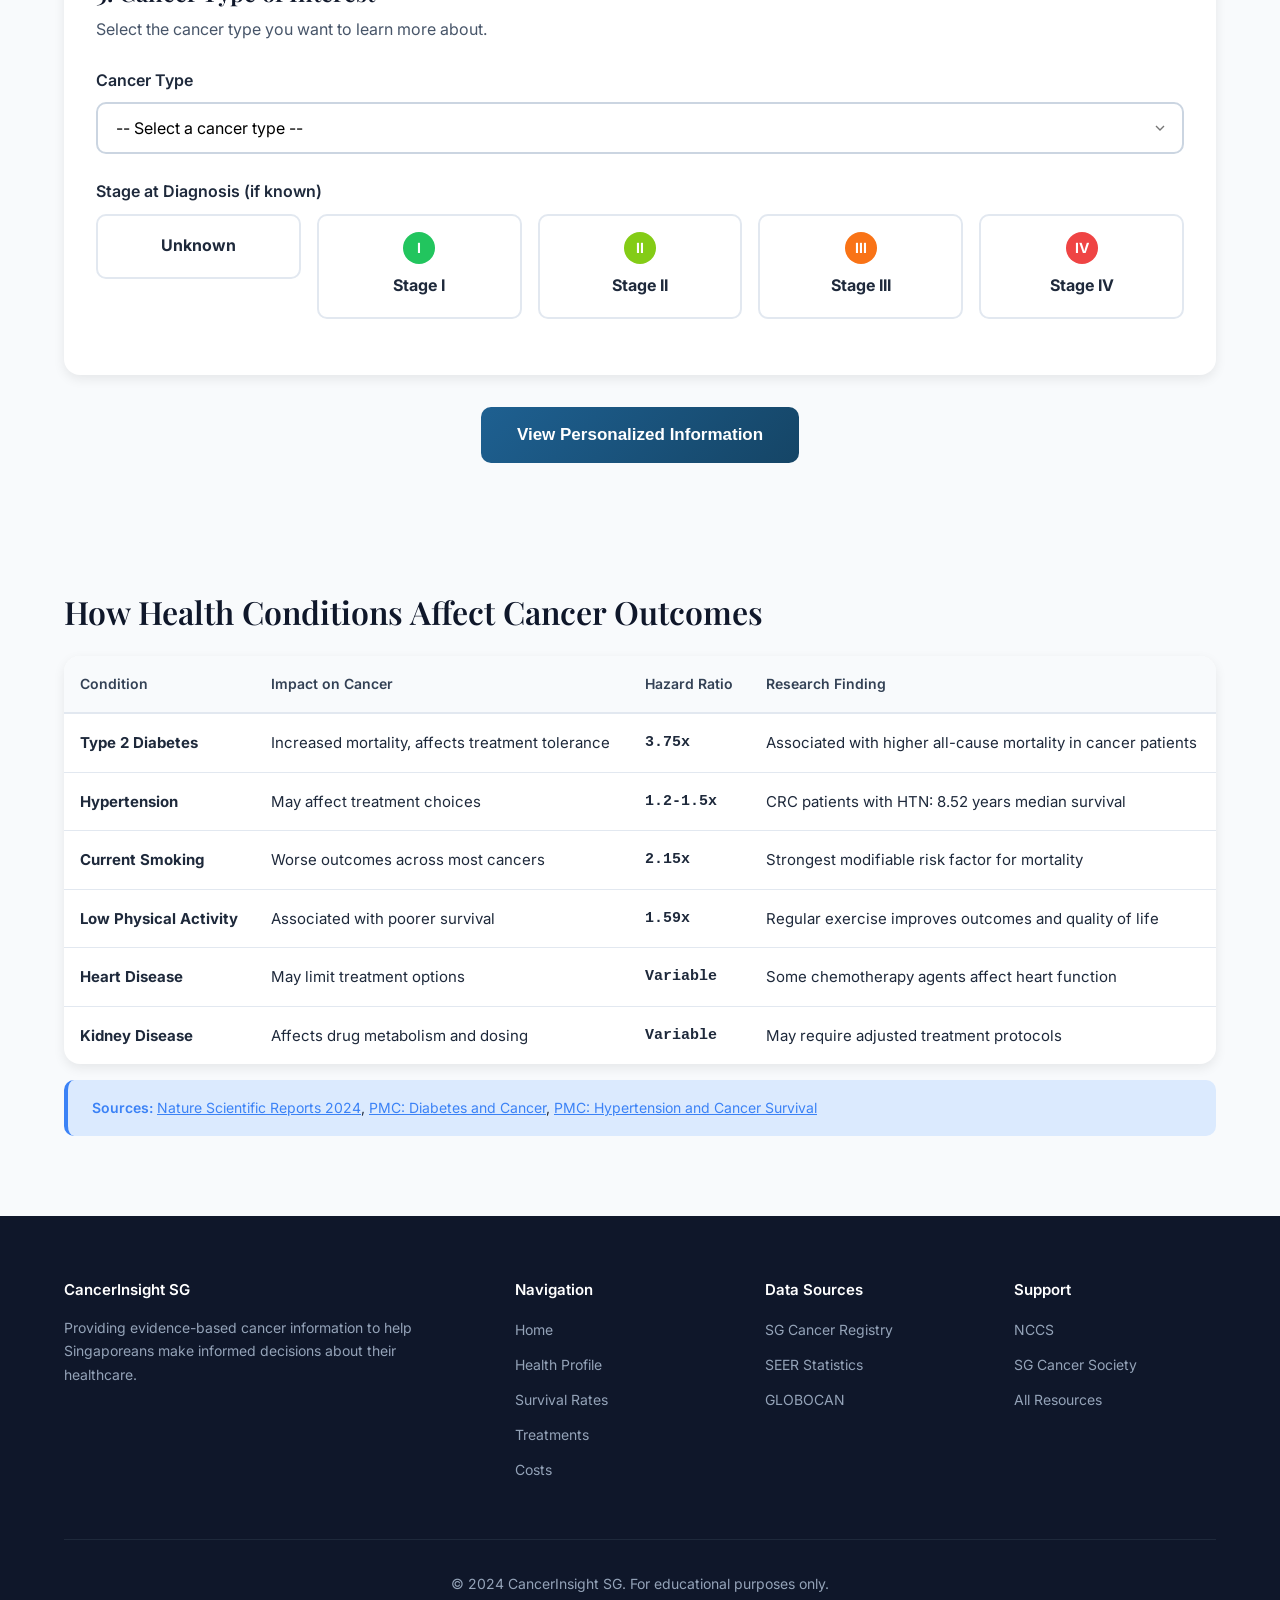
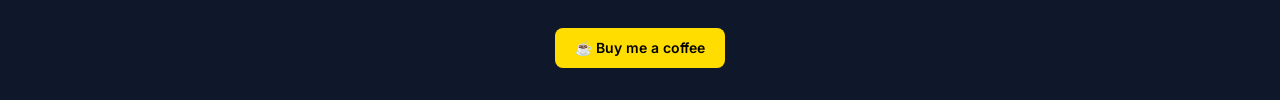
==== commit 7e903306: "Add Buy Me a Coffee link to footer on all pages Co-Authored-By: Claude Opus 4.6 (1M context) <norepl" ====
--- a/assessment.html
+++ b/assessment.html
@@ -573,6 +573,7 @@
             </div>
             <div class="footer-bottom">
                 <p>&copy; 2024 CancerInsight SG. For educational purposes only.</p>
+                <a href="https://buymeacoffee.com/joelfirenze" target="_blank" class="bmc-link">&#9749; Buy me a coffee</a>
             </div>
         </div>
     </footer>
--- a/styles.css
+++ b/styles.css
@@ -1089,6 +1089,23 @@
   font-size: 0.875rem;
 }
 
+.bmc-link {
+  display: inline-block;
+  margin-top: var(--spacing-md);
+  padding: 0.5rem 1.25rem;
+  background: #FFDD00;
+  color: #000;
+  font-weight: 600;
+  font-size: 0.875rem;
+  border-radius: 8px;
+  text-decoration: none;
+  transition: background 0.2s;
+}
+
+.bmc-link:hover {
+  background: #e5c700;
+}
+
 /* ===== Filters ===== */
 .filters {
   display: flex;
